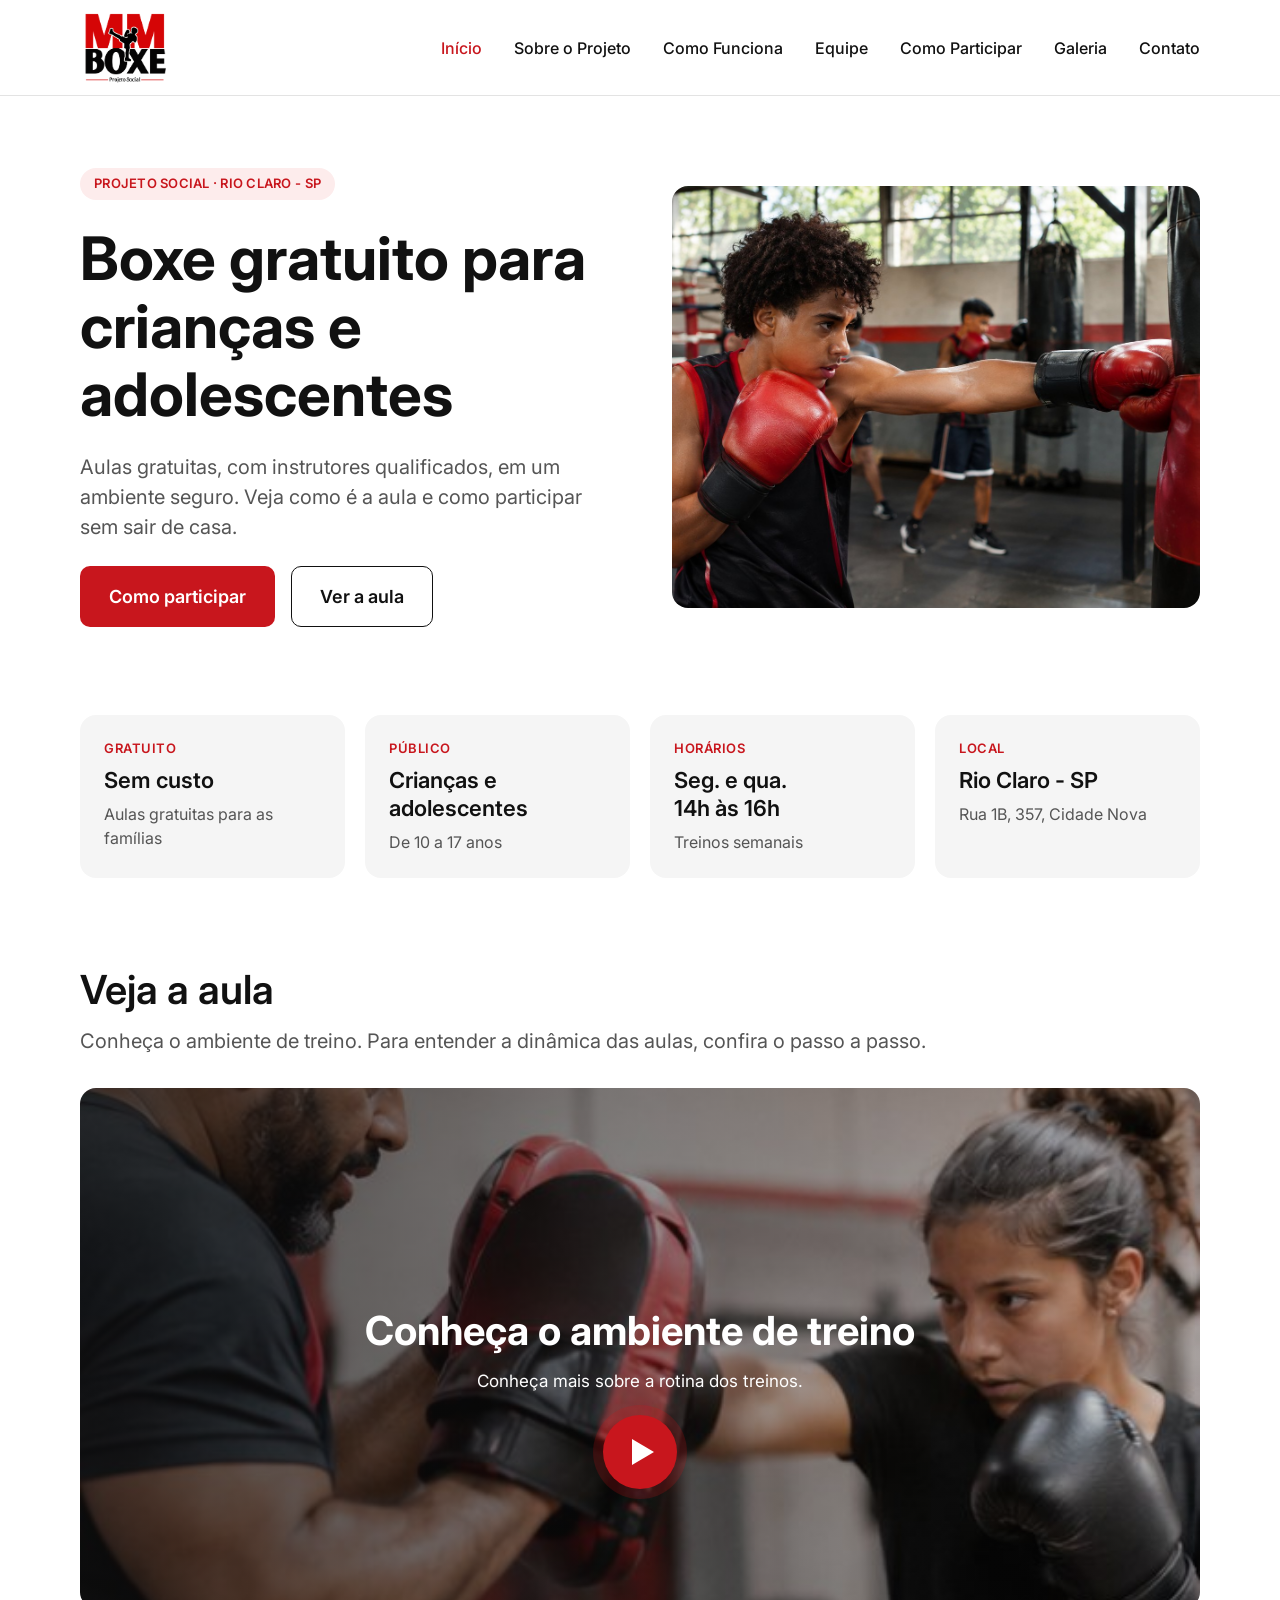
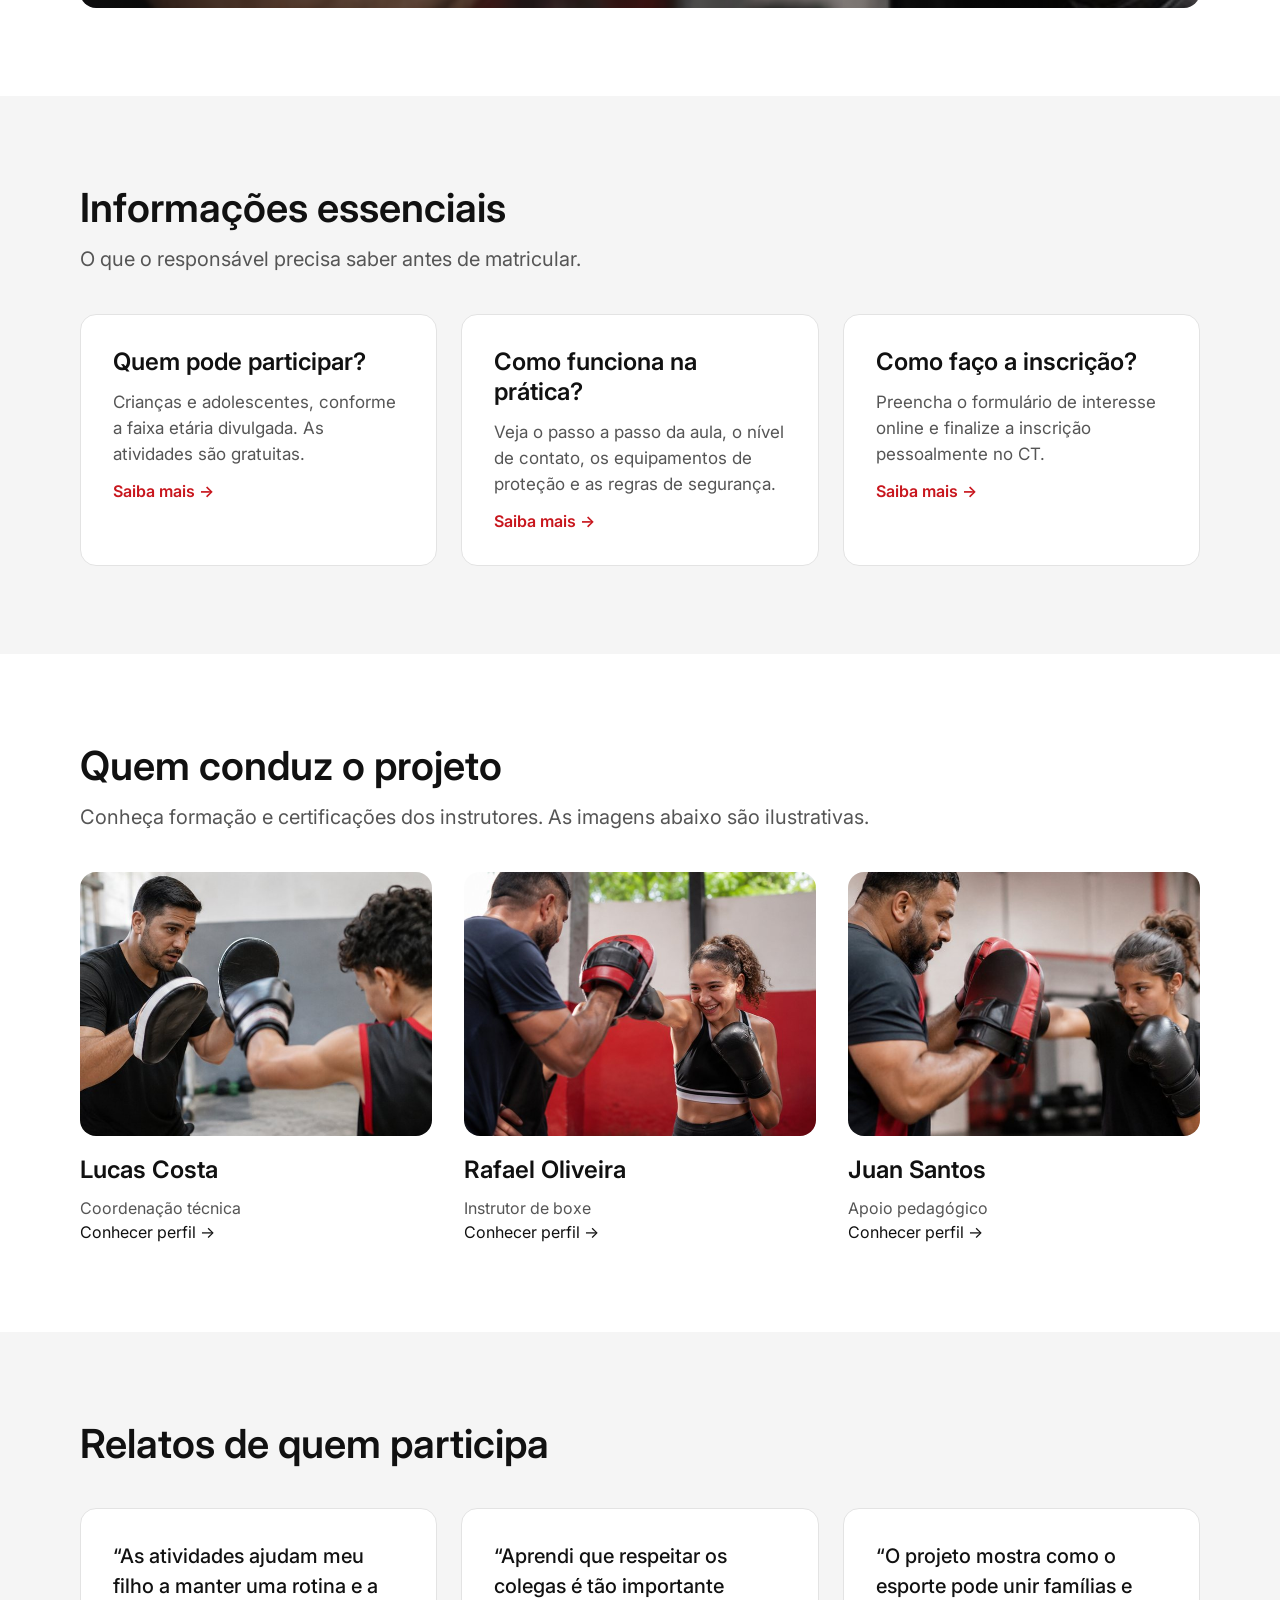
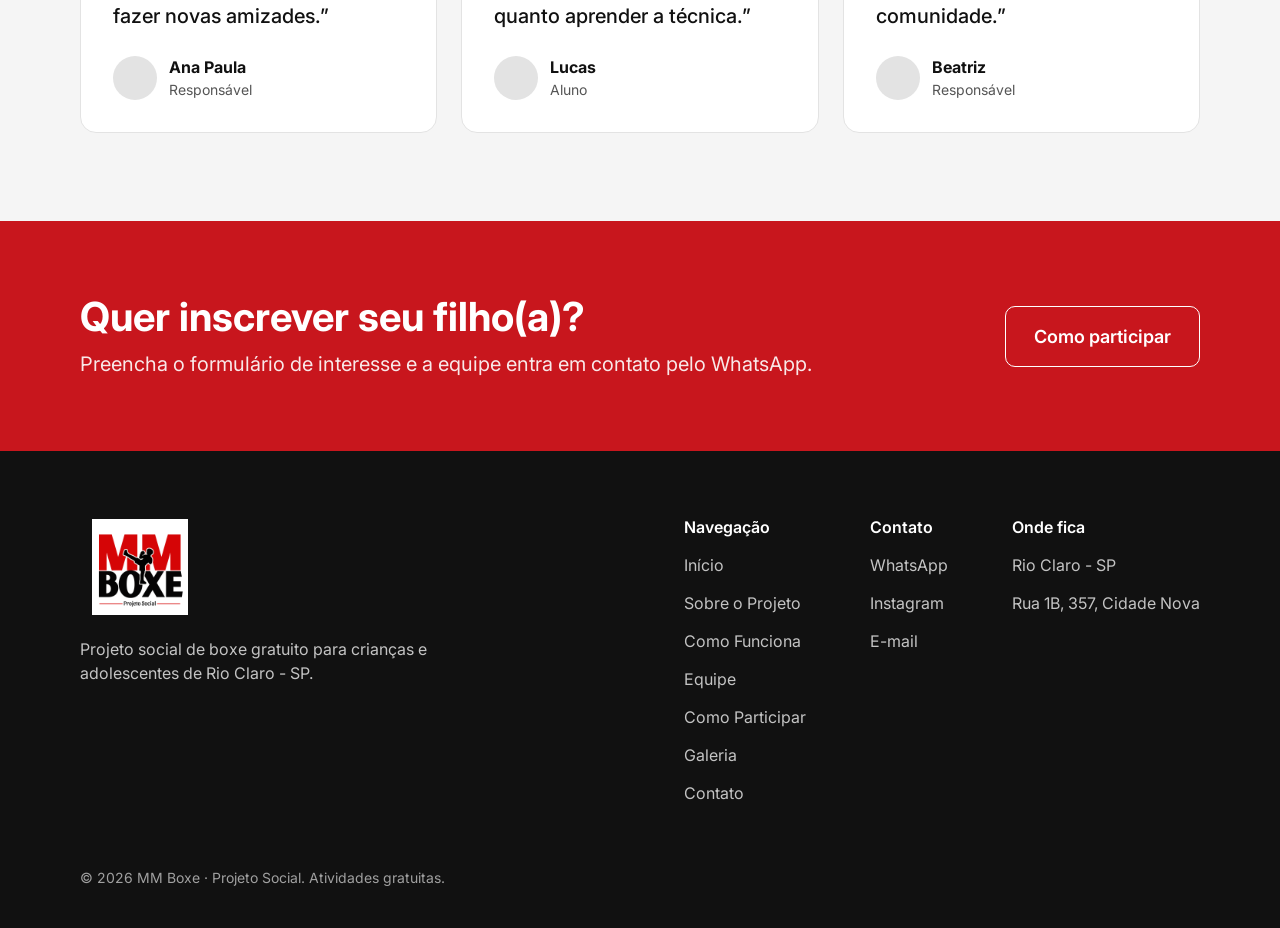
==== index.html @ a2ffd199 "criei o repo" ====
<!DOCTYPE html>
<html lang="pt-BR">
<head>
<meta charset="utf-8"/>
<meta content="width=device-width, initial-scale=1" name="viewport"/>
<title>MM Boxe · Boxe gratuito para crianças e adolescentes</title>
<meta content="Projeto social de boxe gratuito para crianças e adolescentes de Rio Claro - SP." name="description"/>
<link href="https://fonts.googleapis.com" rel="preconnect"/>
<link crossorigin="" href="https://fonts.gstatic.com" rel="preconnect"/>
<link href="https://fonts.googleapis.com/css2?family=Inter:wght@400;500;600;700&amp;display=swap" rel="stylesheet"/>
<link href="styles.css" rel="stylesheet"/>
</head>
<body>
<header class="navbar">
<a class="logo" href="index.html" aria-label="MM Boxe — página inicial"><img class="mm-brand-image" src="logo-mm-boxe.png" alt="MM Boxe" /></a>
<nav aria-label="Principal" class="menu">
<a aria-current="page" href="index.html">Início</a>
<a href="sobre.html">Sobre o Projeto</a>
<a href="como-funciona.html">Como Funciona</a>
<a href="equipe.html">Equipe</a>
<a href="como-participar.html">Como Participar</a>
<a href="galeria.html">Galeria</a>
<a href="contato.html">Contato</a>
</nav>
</header>
<main>
<!-- Design base desta página: Caderno -->
<section class="section" style="padding-top:72px">
<div class="container grid-2 row--center" style="gap:64px">
<div class="stack" style="--gap:24px">
<span class="badge" style="align-self:flex-start">PROJETO SOCIAL · RIO CLARO - SP</span>
<h1 class="title-hero">Boxe gratuito para crianças e adolescentes</h1>
<p class="lead">Aulas gratuitas, com instrutores qualificados, em um ambiente seguro. Veja como é a aula e como participar sem sair de casa.</p>
<div class="btn-group">
<a class="btn btn--primary" href="como-participar.html">Como participar</a>
<a class="btn btn--secondary" href="#aula">Ver a aula</a>
</div>
</div>
<img alt="Imagem ilustrativa de jovem treinando boxe no saco de pancadas" class="photo photo--hero photo--image" decoding="async" fetchpriority="high" loading="eager" src="imagens/treino-principal.jpg"/>
</div>
</section>
<section class="section section--tight-top" style="padding-bottom:0">
<div class="container grid-4">
<div class="info-card"><small>GRATUITO</small><strong>Sem custo</strong><span>Aulas gratuitas para as famílias</span></div>
<div class="info-card"><small>PÚBLICO</small><strong>Crianças e adolescentes</strong><span>De 10 a 17 anos</span></div>
<div class="info-card"><small>HORÁRIOS</small><strong>Seg. e qua. <br> 14h às 16h</strong><span>Treinos semanais</span></div>
<div class="info-card"><small>LOCAL</small><strong>Rio Claro - SP</strong><span>Rua 1B, 357, Cidade Nova</span></div>
</div>
</section>
<section class="section" id="aula">
<div class="container stack" style="--gap:32px">
<div class="stack" style="--gap:12px">
<h2 class="title-lg">Veja a aula</h2>
<p class="lead">Conheça o ambiente de treino. Para entender a dinâmica das aulas, confira o passo a passo.</p>
</div>
<div aria-label="Treinamento de boxe" class="video video--illustration" role="img"><div class="video__message"><strong>Conheça o ambiente de treino</strong><span>Conheça mais sobre a rotina dos treinos.</span><span class="video__play"></span></div></div>
</div>
</section>
<section class="section section--surface">
<div class="container stack" style="--gap:40px">
<div class="stack" style="--gap:12px">
<h2 class="title-lg">Informações essenciais</h2>
<p class="lead">O que o responsável precisa saber antes de matricular.</p>
</div>
<div class="grid-3">
<article class="card">
<h3>Quem pode participar?</h3>
<p>Crianças e adolescentes, conforme a faixa etária divulgada. As atividades são gratuitas.</p>
<a class="more" href="como-participar.html">Saiba mais →</a>
</article>
<article class="card">
<h3>Como funciona na prática?</h3>
<p>Veja o passo a passo da aula, o nível de contato, os equipamentos de proteção e as regras de segurança.</p>
<a class="more" href="como-funciona.html">Saiba mais →</a>
</article>
<article class="card">
<h3>Como faço a inscrição?</h3>
<p>Preencha o formulário de interesse online e finalize a inscrição pessoalmente no CT.</p>
<a class="more" href="como-participar.html">Saiba mais →</a>
</article>
</div>
</div>
</section>
<section class="section">
<div class="container stack" style="--gap:40px">
<div class="stack" style="--gap:12px">
<h2 class="title-lg">Quem conduz o projeto</h2>
<p class="lead">Conheça formação e certificações dos instrutores. As imagens abaixo são ilustrativas.</p>
</div>
<div class="grid-3" style="gap:32px">
<article class="person"><img alt="Orientação durante treino de boxe" class="photo photo--card photo--image" decoding="async" loading="lazy" src="imagens/cena-1-3.jpg"/><h3>Lucas Costa</h3><p>Coordenação técnica</p><a class="more" href="equipe.html#profissional-1">Conhecer perfil →</a></article>
<article class="person"><img alt="Orientação durante treino de boxe" class="photo photo--card photo--image" decoding="async" loading="lazy" src="imagens/cena-2-3.jpg"/><h3>Rafael Oliveira</h3><p>Instrutor de boxe</p><a class="more" href="equipe.html#profissional-2">Conhecer perfil →</a></article>
<article class="person"><img alt="Orientação durante treino de boxe" class="photo photo--card photo--image" decoding="async" loading="lazy" src="imagens/cena-3-3.jpg"/><h3>Juan Santos</h3><p>Apoio pedagógico</p><a class="more" href="equipe.html#profissional-3">Conhecer perfil →</a></article>
</div>
</div>
</section>
<section class="section section--surface">
<div class="container stack" style="--gap:40px">
<h2 class="title-lg">Relatos de quem participa</h2>
<div class="grid-3">
<article class="card quote">
<blockquote>“As atividades ajudam meu filho a manter uma rotina e a fazer novas amizades.”</blockquote>
<div class="author"><span class="author__avatar"></span><div><strong>Ana Paula</strong><span>Responsável</span></div></div>
</article>
<article class="card quote">
<blockquote>“Aprendi que respeitar os colegas é tão importante quanto aprender a técnica.”</blockquote>
<div class="author"><span class="author__avatar"></span><div><strong>Lucas</strong><span>Aluno</span></div></div>
</article>
<article class="card quote">
<blockquote>“O projeto mostra como o esporte pode unir famílias e comunidade.”</blockquote>
<div class="author"><span class="author__avatar"></span><div><strong>Beatriz</strong><span>Responsável</span></div></div>
</article>
</div>
</div>
</section>
<section class="cta">
<div>
<h2>Quer inscrever seu filho(a)?</h2>
<p>Preencha o formulário de interesse e a equipe entra em contato pelo WhatsApp.</p>
</div>
<a class="btn btn--on-brand" href="como-participar.html">Como participar</a>
</section>
</main>
<footer class="footer">
<div class="footer__top">
<div class="footer__brand">
<a class="logo" href="index.html" aria-label="MM Boxe — página inicial"><img class="mm-brand-image" src="logo-mm-boxe-b.png" alt="MM Boxe" /></a>
<p>Projeto social de boxe gratuito para crianças e adolescentes de Rio Claro - SP.</p>
</div>
<div class="footer__cols">
<div>
<h4>Navegação</h4>
<ul>
<li><a href="index.html">Início</a></li>
<li><a href="sobre.html">Sobre o Projeto</a></li>
<li><a href="como-funciona.html">Como Funciona</a></li>
<li><a href="equipe.html">Equipe</a></li>
<li><a href="como-participar.html">Como Participar</a></li>
<li><a href="galeria.html">Galeria</a></li>
<li><a href="contato.html">Contato</a></li>
</ul>
</div>
<div>
<h4>Contato</h4>
<ul><li><a href="contato.html#canais">WhatsApp</a></li><li><a href="contato.html#canais">Instagram</a></li><li><a href="contato.html#canais">E-mail</a></li></ul>
</div>
<div>
<h4>Onde fica</h4>
<ul><li>Rio Claro - SP</li><li>Rua 1B, 357, Cidade Nova</li></ul>
</div>
</div>
</div>
<p class="footer__bottom">© 2026 MM Boxe · Projeto Social. Atividades gratuitas.</p>
</footer>
</body>
</html>
---- styles.css ----
/* MM Boxe - Projeto Social
   Estilos compartilhados por todas as páginas. */

:root {
  --ink: #111111;
  --ink-muted: #555555;
  --brand: #c8161d;
  --brand-soft: #fdecec;
  --surface: #f5f5f5;
  --border: #e3e3e3;
  --white: #ffffff;
  --radius: 16px;
  --radius-sm: 10px;
  --gutter: 80px;
}

*,
*::before,
*::after {
  box-sizing: border-box;
}

body {
  margin: 0;
  font-family: "Inter", system-ui, -apple-system, "Segoe UI", Roboto, sans-serif;
  color: var(--ink);
  background: var(--white);
  line-height: 1.5;
}

h1, h2, h3, p, ul { margin: 0; }
ul { padding: 0; list-style: none; }
a { color: inherit; text-decoration: none; }
img { max-width: 100%; display: block; }

/* ---------- Estrutura ---------- */

.section {
  padding: 88px var(--gutter);
}
.section--surface { background: var(--surface); }
.section--tight-top { padding-top: 0; }
.container { max-width: 1280px; margin: 0 auto; }
.stack { display: flex; flex-direction: column; }
.stack > * + * { margin-top: var(--gap, 16px); }
.row { display: flex; gap: var(--gap, 24px); }
.row--center { align-items: center; }
.grid-3 { display: grid; grid-template-columns: repeat(3, 1fr); gap: 24px; }
.grid-4 { display: grid; grid-template-columns: repeat(4, 1fr); gap: 20px; }
.grid-5 { display: grid; grid-template-columns: repeat(5, 1fr); gap: 20px; }
.grid-2 { display: grid; grid-template-columns: 1fr 1fr; gap: 48px; }

/* ---------- Tipografia ---------- */

.title-xl { font-size: 56px; font-weight: 700; line-height: 64px; }
.title-hero { font-size: 60px; font-weight: 700; line-height: 68px; }
.title-lg { font-size: 40px; font-weight: 600; line-height: 48px; }
.title-md { font-size: 28px; font-weight: 600; line-height: 36px; }
.title-sm { font-size: 24px; font-weight: 600; line-height: 30px; }
.lead { font-size: 20px; line-height: 30px; color: var(--ink-muted); }
.muted { color: var(--ink-muted); }
.brand { color: var(--brand); }

/* ---------- Navbar ---------- */

.navbar {
  display: flex;
  align-items: center;
  justify-content: space-between;
  gap: 24px;
  padding: 0 var(--gutter);
  min-height: 96px;
  background: var(--white);
  border-bottom: 1px solid var(--border);
}

.logo { display: flex; align-items: center; gap: 12px; font-size: 22px; font-weight: 700; }
.logo__mark {
  width: 44px;
  height: 44px;
  display: grid;
  place-items: center;
  background: var(--brand);
  color: var(--white);
  border-radius: var(--radius-sm);
  font-size: 18px;
  font-weight: 700;
}

.menu { display: flex; flex-wrap: wrap; gap: 8px 32px; font-size: 16px; font-weight: 500; }
.menu a:hover { color: var(--brand); }
.menu a[aria-current="page"] { color: var(--brand); }

/* ---------- Botões ---------- */

.btn {
  display: inline-flex;
  align-items: center;
  justify-content: center;
  padding: 16px 28px;
  border-radius: var(--radius-sm);
  border: 1.5px solid transparent;
  font: inherit;
  font-size: 18px;
  font-weight: 600;
  cursor: pointer;
  transition: opacity 0.15s ease;
}
.btn:hover { opacity: 0.88; }
.btn--primary { background: var(--brand); color: var(--white); }
.btn--secondary { background: transparent; color: var(--ink); border-color: var(--ink); }
.btn--on-brand { background: transparent; color: var(--white); border-color: var(--white); }
.btn-group { display: flex; flex-wrap: wrap; gap: 16px; }

/* ---------- Placeholders de foto ---------- */

.photo {
  display: grid;
  place-items: center;
  background: var(--surface);
  border: 1.5px dashed var(--border);
  border-radius: var(--radius);
  color: var(--ink-muted);
  font-size: 16px;
  font-weight: 600;
  text-align: center;
  padding: 16px;
}
.photo--hero { min-height: 480px; }
.photo--wide { min-height: 400px; }
.photo--card { min-height: 320px; }
.photo--thumb { min-height: 170px; }
.photo--gallery { min-height: 300px; }
.photo--square { min-height: 260px; }

/* ---------- Componentes ---------- */

.page-head { background: var(--surface); padding: 72px var(--gutter); }
.page-head .lead { margin-top: 16px; }

.badge {
  display: inline-block;
  padding: 6px 14px;
  background: var(--brand-soft);
  color: var(--brand);
  border-radius: 100px;
  font-size: 13px;
  font-weight: 600;
  letter-spacing: 0.02em;
}
.badge--solid {
  background: var(--brand);
  color: var(--white);
  padding: 14px 20px;
  border-radius: 12px;
  font-size: 18px;
  font-weight: 700;
}

.card {
  background: var(--white);
  border: 1px solid var(--border);
  border-radius: var(--radius);
  padding: 32px;
}
.card--surface { background: var(--surface); border: 0; padding: 24px; }
.card h3 { font-size: 24px; font-weight: 600; line-height: 30px; }
.card p { margin-top: 12px; color: var(--ink-muted); font-size: 17px; line-height: 26px; }
.card .more { display: inline-block; margin-top: 12px; color: var(--brand); font-weight: 600; }

.info-card { background: var(--surface); border-radius: var(--radius); padding: 24px; }
.info-card small { display: block; color: var(--brand); font-size: 13px; font-weight: 600; letter-spacing: 0.04em; }
.info-card strong { display: block; margin-top: 8px; font-size: 22px; font-weight: 600; line-height: 28px; }
.info-card span { display: block; margin-top: 8px; color: var(--ink-muted); }

.video {
  display: flex;
  flex-direction: column;
  align-items: center;
  justify-content: center;
  gap: 16px;
  min-height: 520px;
  background: var(--surface);
  border-radius: var(--radius);
  color: var(--ink-muted);
  font-weight: 600;
}
.video__play {
  width: 96px;
  height: 96px;
  display: grid;
  place-items: center;
  background: var(--brand);
  border-radius: 50%;
  border: 0;
  cursor: pointer;
}
.video__play::before {
  content: "";
  margin-left: 6px;
  border-style: solid;
  border-width: 16px 0 16px 28px;
  border-color: transparent transparent transparent var(--white);
}

.person h3 { margin-top: 16px; font-size: 24px; font-weight: 600; }
.person p { margin-top: 8px; color: var(--ink-muted); }

.quote { display: flex; flex-direction: column; justify-content: space-between; gap: 24px; }
.quote blockquote { margin: 0; font-size: 20px; font-weight: 500; line-height: 30px; }
.author { display: flex; align-items: center; gap: 12px; }
.author__avatar { width: 44px; height: 44px; border-radius: 50%; background: var(--border); }
.author strong { display: block; font-size: 16px; }
.author span { display: block; font-size: 14px; color: var(--ink-muted); }

.cta {
  display: flex;
  align-items: center;
  justify-content: space-between;
  gap: 32px;
  padding: 72px var(--gutter);
  background: var(--brand);
  color: var(--white);
}
.cta h2 { font-size: 40px; font-weight: 700; line-height: 48px; }
.cta p { margin-top: 8px; font-size: 20px; opacity: 0.9; }

.bullets li {
  position: relative;
  padding: 7px 0 7px 22px;
  font-size: 18px;
  line-height: 28px;
}
.bullets li::before {
  content: "";
  position: absolute;
  left: 0;
  top: 18px;
  width: 10px;
  height: 10px;
  border-radius: 50%;
  background: var(--brand);
}

.notice {
  background: var(--brand-soft);
  border-radius: var(--radius);
  padding: 40px;
}
.notice h2 { font-size: 28px; font-weight: 600; color: var(--brand); }
.notice p { margin-top: 12px; font-size: 20px; line-height: 30px; }

.chips { display: flex; flex-wrap: wrap; gap: 12px; }
.chips .badge { font-size: 15px; padding: 8px 16px; }

.step { display: flex; flex-direction: column; gap: 14px; }
.step h3 { font-size: 22px; font-weight: 600; }
.step p { color: var(--ink-muted); font-size: 16px; line-height: 24px; }
.num {
  width: 40px;
  height: 40px;
  flex: none;
  display: grid;
  place-items: center;
  border-radius: 50%;
  background: var(--brand);
  color: var(--white);
  font-size: 18px;
  font-weight: 700;
}

.faq details {
  background: var(--white);
  border: 1px solid var(--border);
  border-radius: 12px;
  padding: 24px;
}
.faq details + details { margin-top: 12px; }
.faq summary {
  display: flex;
  align-items: center;
  justify-content: space-between;
  font-size: 20px;
  font-weight: 500;
  cursor: pointer;
  list-style: none;
}
.faq summary::-webkit-details-marker { display: none; }
.faq summary::after { content: "+"; color: var(--brand); font-size: 28px; line-height: 1; }
.faq details[open] summary::after { content: "-"; }
.faq details p { margin-top: 12px; color: var(--ink-muted); }

.team-row {
  display: grid;
  grid-template-columns: 260px 1fr;
  align-items: center;
  gap: 40px;
  padding: 24px;
  background: var(--white);
  border: 1px solid var(--border);
  border-radius: var(--radius);
}
.team-row + .team-row { margin-top: 24px; }
.team-row h2 { font-size: 28px; font-weight: 600; }
.team-row .role { margin-top: 10px; color: var(--brand); font-size: 18px; font-weight: 600; }
.team-row .label { margin-top: 10px; font-size: 14px; font-weight: 600; color: var(--ink-muted); }
.team-row ul { margin-top: 4px; font-size: 17px; }
.team-row .btn { margin-top: 16px; }

.steps-list li {
  display: flex;
  align-items: center;
  gap: 16px;
  padding: 20px;
  background: var(--surface);
  border-radius: 12px;
  font-size: 20px;
  font-weight: 500;
  line-height: 28px;
}
.steps-list li + li { margin-top: 16px; }

.schedule { display: grid; gap: 8px; }

.form-card {
  display: grid;
  gap: 24px;
  padding: 40px;
  background: var(--white);
  border: 1px solid var(--border);
  border-radius: var(--radius);
}
.form-row { display: grid; grid-template-columns: 1fr 1fr; gap: 24px; }
.field { display: grid; gap: 8px; }
.field label { font-size: 16px; font-weight: 500; }
.field input {
  padding: 14px 16px;
  background: var(--surface);
  border: 1px solid var(--border);
  border-radius: var(--radius-sm);
  font: inherit;
}
.field input:focus { outline: 2px solid var(--brand); outline-offset: 1px; }

.contact-list { display: grid; gap: 24px; }
.contact-list small { display: block; font-size: 14px; font-weight: 600; color: var(--ink-muted); }
.contact-list span { display: block; margin-top: 4px; font-size: 20px; font-weight: 500; }

.gallery { display: grid; grid-template-columns: repeat(3, 1fr); gap: 24px; }

/* ---------- Rodapé ---------- */

.footer { background: var(--ink); color: var(--white); padding: 64px var(--gutter) 40px; }
.footer__top { display: flex; justify-content: space-between; gap: 48px; }
.footer__brand { max-width: 420px; }
.footer__brand p { margin-top: 16px; opacity: 0.75; }
.footer__cols { display: flex; gap: 64px; }
.footer h4 { margin: 0 0 14px; font-size: 16px; font-weight: 600; }
.footer li { margin-bottom: 14px; opacity: 0.75; }
.footer li a:hover { opacity: 1; text-decoration: underline; }
.footer__bottom { margin-top: 48px; font-size: 14px; opacity: 0.6; }

/* ---------- Responsivo ---------- */

@media (max-width: 1100px) {
  :root { --gutter: 40px; }
  .title-xl { font-size: 44px; line-height: 52px; }
  .title-hero { font-size: 48px; line-height: 56px; }
  .grid-5 { grid-template-columns: repeat(3, 1fr); }
  .grid-4 { grid-template-columns: repeat(2, 1fr); }
}

@media (max-width: 800px) {
  :root { --gutter: 20px; }
  .section { padding-top: 56px; padding-bottom: 56px; }
  .navbar { flex-direction: column; align-items: flex-start; padding-top: 20px; padding-bottom: 20px; }
  .menu { gap: 8px 20px; font-size: 15px; }
  .row, .cta, .footer__top, .footer__cols { flex-direction: column; }
  .grid-2, .grid-3, .grid-4, .grid-5, .gallery, .form-row, .team-row { grid-template-columns: 1fr; }
  .cta { align-items: flex-start; }
  .title-xl, .title-hero { font-size: 36px; line-height: 44px; }
  .title-lg, .cta h2 { font-size: 30px; line-height: 38px; }
  .photo--hero, .photo--wide, .video { min-height: 260px; }
  .footer__cols { gap: 32px; }
}


/* Fotos integradas: arquivos locais, cortes responsivos e carregamento leve. */
.photo--image { display:block; width:100%; height:auto; padding:0; border:0; object-fit:cover; object-position:center; background:#e9e9e9; }
.photo--hero { aspect-ratio: 5 / 4; min-height:0; }
.photo--wide { aspect-ratio: 5 / 3; min-height:0; }
.photo--card { aspect-ratio: 4 / 3; min-height:0; }
.photo--thumb { aspect-ratio: 4 / 3; min-height:0; }
.photo--gallery { aspect-ratio: 4 / 3; min-height:0; }
.photo--square { aspect-ratio: 1 / 1; min-height:0; }
.video--illustration { position:relative; background:linear-gradient(90deg,rgba(15,15,15,.72),rgba(15,15,15,.18)),url('imagens/cena-3-3.jpg') center/cover; color:white; text-align:center; padding:36px; }
.video__message { display:grid; gap:8px; max-width:600px; }
.video__message strong { font-size:clamp(24px,4vw,40px); }
.video__message span { font-size:17px; font-weight:400; }
.location-visual { position:relative; border-radius:var(--radius); overflow:hidden; background:#222; min-height:230px; }
.location-visual img { width:100%; height:230px; object-fit:cover; filter:brightness(.55); }
.location-visual > div { position:absolute; inset:auto 0 0; padding:25px; color:white; display:grid; gap:5px; }
.location-visual strong { font-size:24px; }
.location-visual span { font-size:14px; }
@media(max-width:700px) { .photo--hero {aspect-ratio:4/3;} .photo--wide {aspect-ratio: 4/3;} .video--illustration {min-height:280px;} }

/* Estilos complementares */


.form-message{font-weight:600;color:#186432;}
.gallery-link{display:block;min-width:0;overflow:hidden;border-radius:16px;}
.gallery-link img{width:100%;transition:transform .2s ease;}
.gallery-link:hover img{transform:scale(1.035);}
.team-row{scroll-margin-top:20px;}
#canais{scroll-margin-top:24px;}


.video__play{
  width:74px;
  height:74px;
  display:grid;
  place-items:center;
  background:var(--brand);
  border-radius:50%;
  position:absolute;
  inset:70% auto auto 50%;
  transform:translate(-50%,-50%);
  box-shadow:0 0 0 10px rgba(216,16,24,.20);
}

.video__play::before{
  content:"";
  margin-left:5px;
  border-style:solid;
  border-width:13px 0 13px 22px;
  border-color:transparent transparent transparent var(--white);
}

.video__play-label{
  font-size:18px;
  font-weight:600;
  color:var(--white);
  white-space:nowrap;
}

@media(max-width:700px){
  .video__fake-player{padding:10px 16px 10px 10px; gap:12px;}
  .video__play{width:62px; height:62px; box-shadow:0 0 0 8px rgba(216,16,24,.18);}
  .video__play::before{border-width:11px 0 11px 18px;}
  .video__play-label{font-size:16px;}
}

/* Identidade visual MM Boxe: cabeçalho e rodapé */
.navbar > a.logo, .footer__brand > a.logo {
  display: inline-flex; align-items: center; justify-content: center;
  flex: 0 0 auto; text-decoration: none; line-height: 1;
 border-radius: 5px; padding: 4px;
}
.navbar > a.logo .mm-brand-image { width: 82px; height: 72px; display: block; object-fit: contain; }
.footer__brand > a.logo .mm-brand-image { width: 112px; height: 96px; display: block; object-fit: contain; }
@media (max-width: 640px) {
  .navbar > a.logo .mm-brand-image { width: 68px; height: 60px; }
  .footer__brand > a.logo .mm-brand-image { width: 96px; height: 82px; }
}
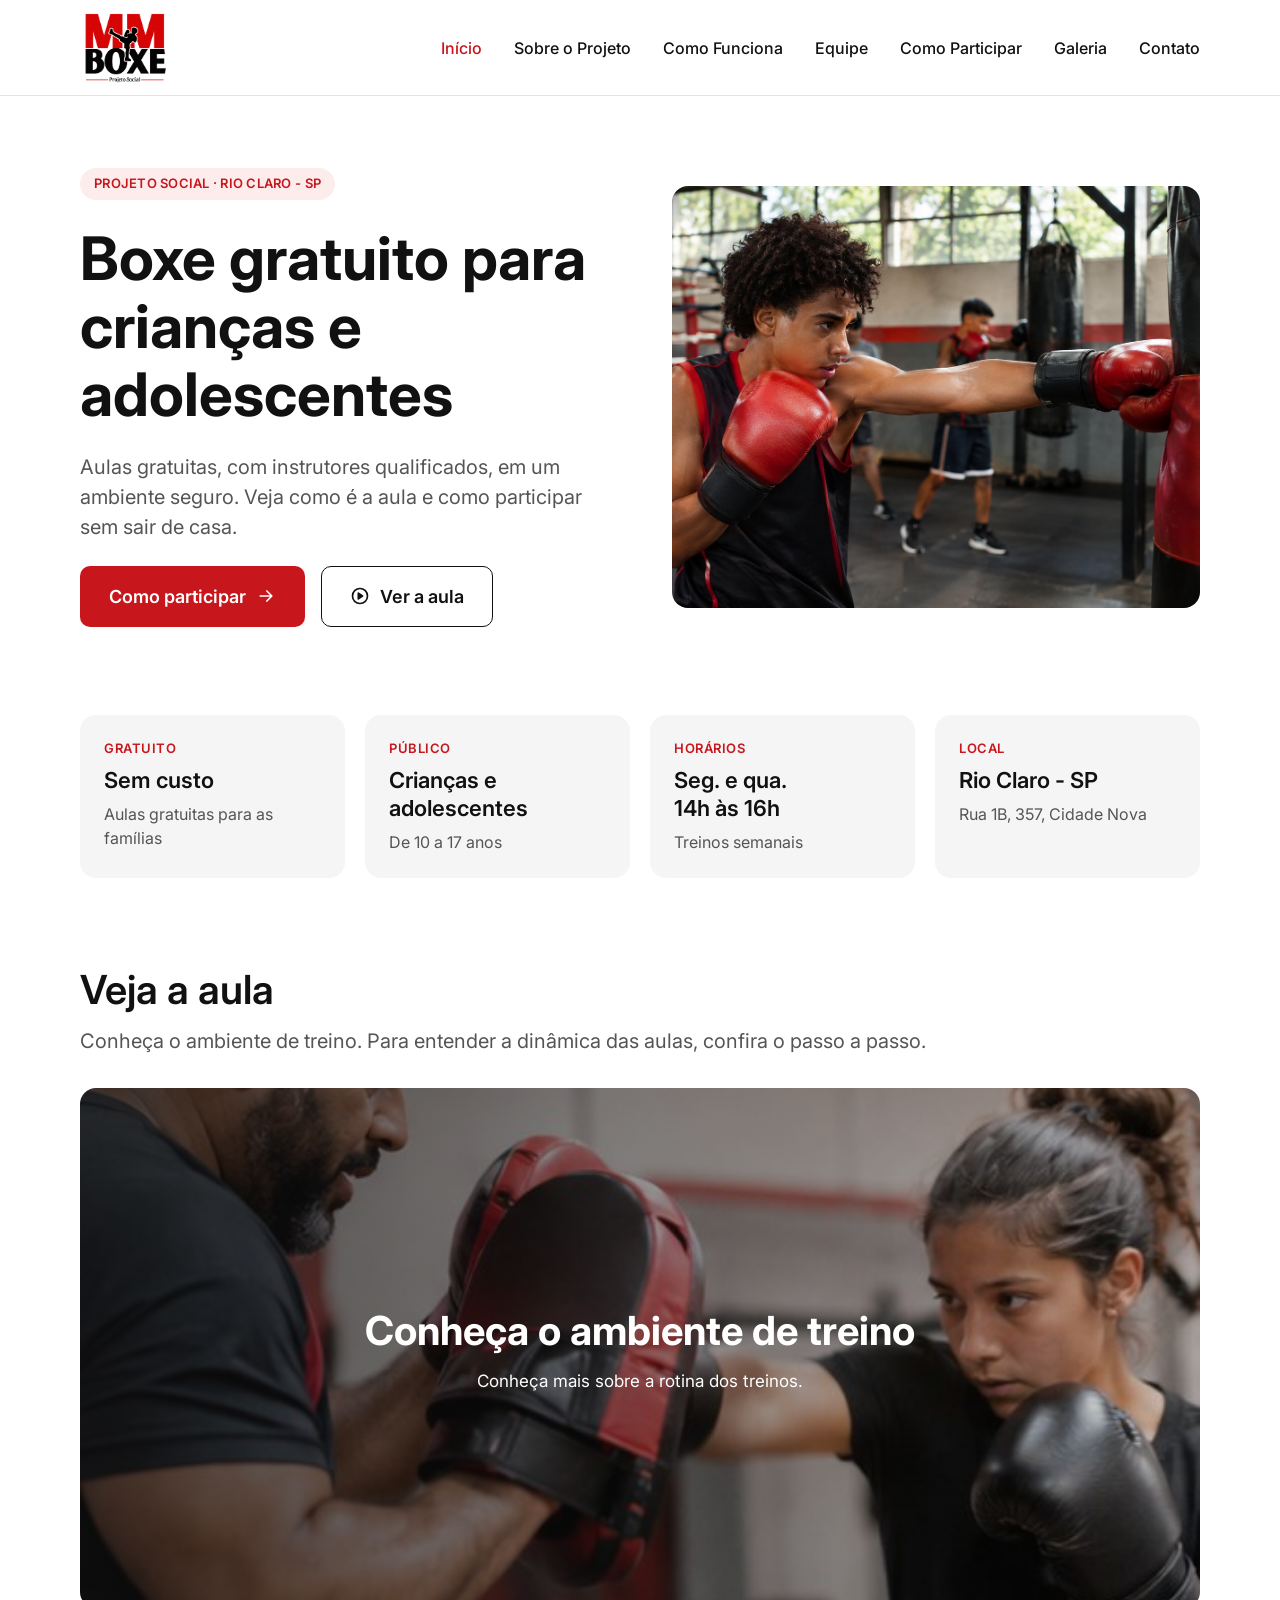
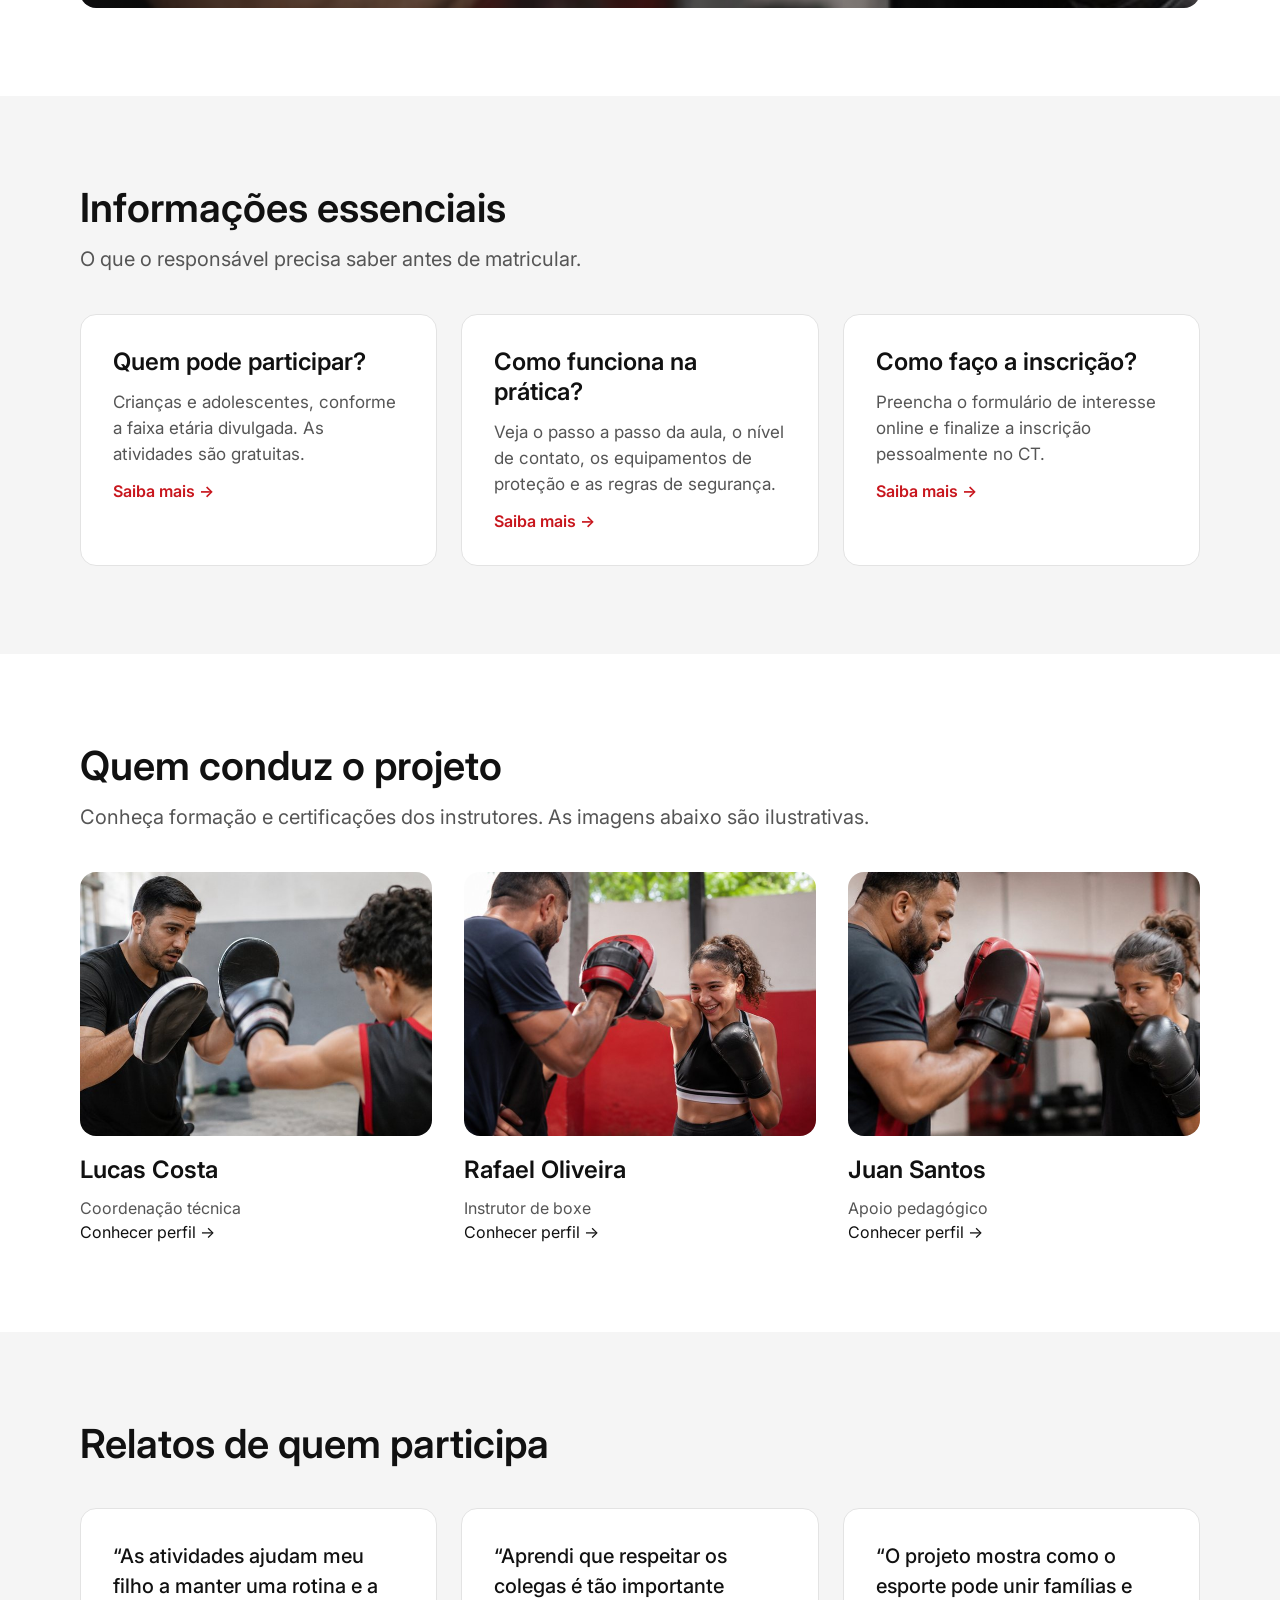
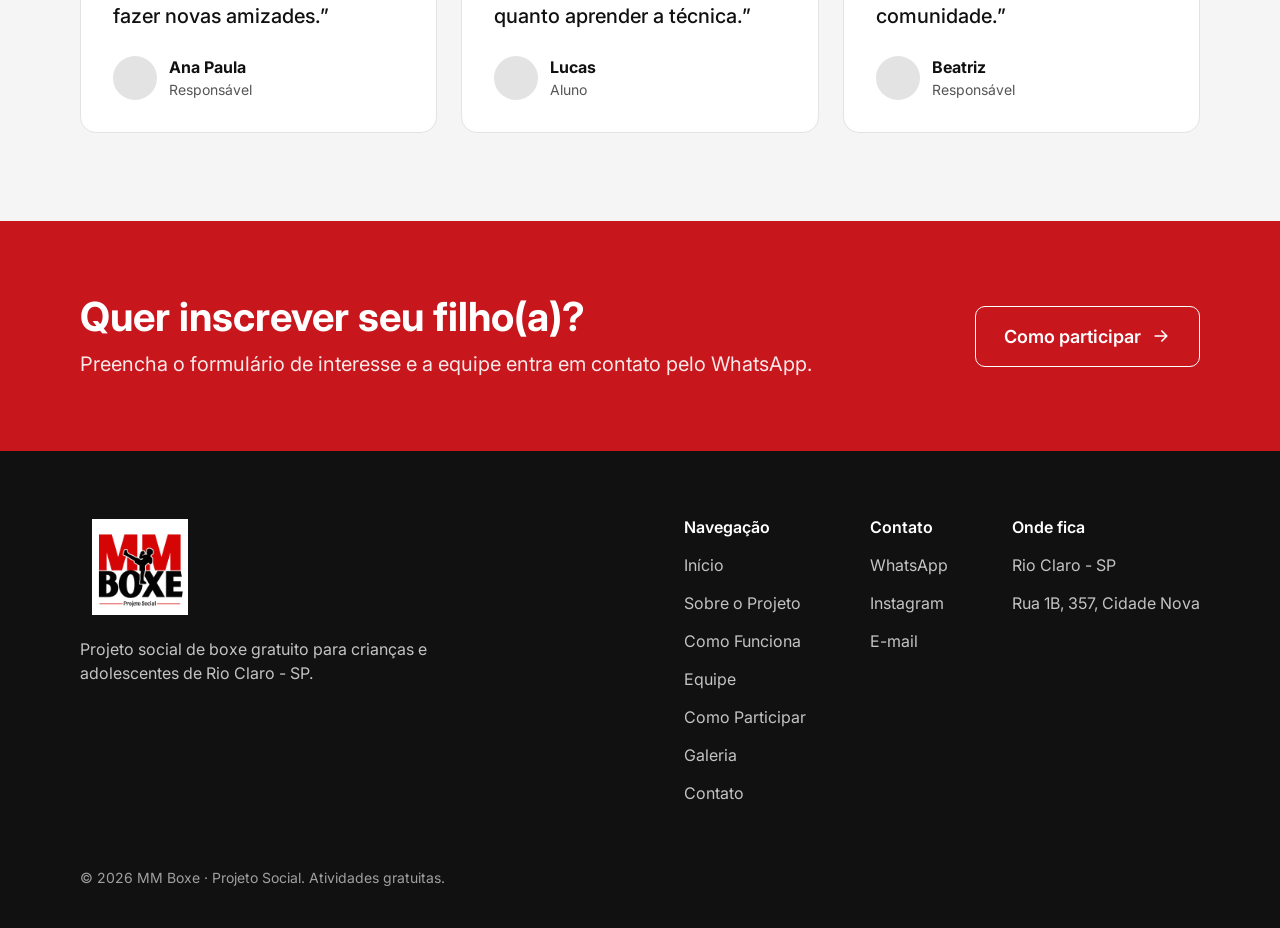
==== commit 11e319e5: "correcao dos erros apontados pelo outro time" ====
--- a/index.html
+++ b/index.html
@@ -13,7 +13,8 @@
 <body>
 <header class="navbar">
 <a class="logo" href="index.html" aria-label="MM Boxe — página inicial"><img class="mm-brand-image" src="logo-mm-boxe.png" alt="MM Boxe" /></a>
-<nav aria-label="Principal" class="menu">
+<button type="button" class="menu-toggle" aria-expanded="false" aria-controls="menu-principal" aria-label="Abrir menu"><svg aria-hidden="true" viewBox="0 0 24 24" fill="none" stroke="currentColor" stroke-width="2" stroke-linecap="round" stroke-linejoin="round" class="icon-open"><path d="M4 7h16M4 12h16M4 17h16"/></svg><svg aria-hidden="true" viewBox="0 0 24 24" fill="none" stroke="currentColor" stroke-width="2" stroke-linecap="round" stroke-linejoin="round" class="icon-close"><path d="M6 6l12 12M18 6 6 18"/></svg></button>
+<nav aria-label="Principal" class="menu" id="menu-principal">
 <a aria-current="page" href="index.html">Início</a>
 <a href="sobre.html">Sobre o Projeto</a>
 <a href="como-funciona.html">Como Funciona</a>
@@ -32,8 +33,8 @@
 <h1 class="title-hero">Boxe gratuito para crianças e adolescentes</h1>
 <p class="lead">Aulas gratuitas, com instrutores qualificados, em um ambiente seguro. Veja como é a aula e como participar sem sair de casa.</p>
 <div class="btn-group">
-<a class="btn btn--primary" href="como-participar.html">Como participar</a>
-<a class="btn btn--secondary" href="#aula">Ver a aula</a>
+<a class="btn btn--primary" href="como-participar.html">Como participar<svg aria-hidden="true" viewBox="0 0 24 24" fill="none" stroke="currentColor" stroke-width="2" stroke-linecap="round" stroke-linejoin="round"><path d="M5 12h14M13 6l6 6-6 6"/></svg></a>
+<a class="btn btn--secondary" href="#aula"><svg aria-hidden="true" viewBox="0 0 24 24" fill="none" stroke="currentColor" stroke-width="2" stroke-linecap="round" stroke-linejoin="round"><circle cx="12" cy="12" r="9"/><path d="m10 8.5 5 3.5-5 3.5z" fill="currentColor"/></svg>Ver a aula</a>
 </div>
 </div>
 <img alt="Imagem ilustrativa de jovem treinando boxe no saco de pancadas" class="photo photo--hero photo--image" decoding="async" fetchpriority="high" loading="eager" src="imagens/treino-principal.jpg"/>
@@ -53,7 +54,7 @@
 <h2 class="title-lg">Veja a aula</h2>
 <p class="lead">Conheça o ambiente de treino. Para entender a dinâmica das aulas, confira o passo a passo.</p>
 </div>
-<div aria-label="Treinamento de boxe" class="video video--illustration" role="img"><div class="video__message"><strong>Conheça o ambiente de treino</strong><span>Conheça mais sobre a rotina dos treinos.</span><span class="video__play"></span></div></div>
+<div aria-label="Treinamento de boxe" class="video video--illustration" role="img"><div class="video__message"><strong>Conheça o ambiente de treino</strong><span>Conheça mais sobre a rotina dos treinos.</span></div></div>
 </div>
 </section>
 <section class="section section--surface">
@@ -118,7 +119,7 @@
 <h2>Quer inscrever seu filho(a)?</h2>
 <p>Preencha o formulário de interesse e a equipe entra em contato pelo WhatsApp.</p>
 </div>
-<a class="btn btn--on-brand" href="como-participar.html">Como participar</a>
+<a class="btn btn--on-brand" href="como-participar.html">Como participar<svg aria-hidden="true" viewBox="0 0 24 24" fill="none" stroke="currentColor" stroke-width="2" stroke-linecap="round" stroke-linejoin="round"><path d="M5 12h14M13 6l6 6-6 6"/></svg></a>
 </section>
 </main>
 <footer class="footer">
@@ -152,5 +153,6 @@
 </div>
 <p class="footer__bottom">© 2026 MM Boxe · Projeto Social. Atividades gratuitas.</p>
 </footer>
+<script defer src="site.js"></script>
 </body>
 </html>
--- a/styles.css
+++ b/styles.css
@@ -463,3 +463,90 @@
   .footer__brand > a.logo .mm-brand-image { width: 96px; height: 82px; }
 }
 
+
+/* ---------- Menu hambúrguer ---------- */
+.menu-toggle {
+  display: none;
+  width: 48px;
+  height: 48px;
+  padding: 0;
+  align-items: center;
+  justify-content: center;
+  background: transparent;
+  border: 1.5px solid var(--ink);
+  border-radius: var(--radius-sm);
+  color: var(--ink);
+  cursor: pointer;
+}
+.menu-toggle svg { width: 26px; height: 26px; }
+.menu-toggle .icon-close { display: none; }
+.menu-toggle[aria-expanded="true"] .icon-open { display: none; }
+.menu-toggle[aria-expanded="true"] .icon-close { display: block; }
+.menu-toggle:focus-visible, .btn:focus-visible, .lightbox__btn:focus-visible { outline: 3px solid var(--brand); outline-offset: 2px; }
+
+@media (max-width: 800px) {
+  .navbar { flex-direction: row; flex-wrap: wrap; align-items: center; justify-content: space-between; }
+  .menu-toggle { display: inline-flex; }
+  .menu { display: none; flex-direction: column; flex-basis: 100%; gap: 0; padding-top: 12px; }
+  .menu.is-open { display: flex; }
+  .menu a { padding: 14px 4px; border-top: 1px solid var(--border); font-size: 17px; }
+}
+
+/* ---------- Ícones em botões ---------- */
+.btn { gap: 10px; }
+.btn svg { width: 20px; height: 20px; flex: none; }
+
+/* ---------- Formulário: obrigatórios e erros inline ---------- */
+.req { color: var(--brand); font-weight: 700; }
+.form-legend { font-size: 15px; color: var(--ink-muted); }
+.field input[aria-invalid="true"] { border-color: var(--brand); border-width: 2px; background: var(--brand-soft); }
+.field-error { min-height: 0; color: var(--brand); font-size: 14px; font-weight: 600; }
+.field-error:empty { display: none; }
+.field-hint { font-size: 14px; color: var(--ink-muted); }
+.form-message a { text-decoration: underline; }
+
+/* ---------- Documentos e FAQ ---------- */
+.docs-card h3 { font-size: 24px; font-weight: 600; line-height: 30px; }
+.docs-card .bullets { margin-top: 8px; }
+.docs-card .bullets li { font-size: 17px; line-height: 26px; }
+.docs-card .bullets li::before { top: 16px; }
+
+/* ---------- Lightbox ---------- */
+.no-scroll { overflow: hidden; }
+.lightbox {
+  position: fixed;
+  inset: 0;
+  z-index: 100;
+  display: flex;
+  align-items: center;
+  justify-content: center;
+  gap: 16px;
+  padding: 24px;
+  background: rgba(0, 0, 0, 0.88);
+}
+.lightbox[hidden] { display: none; }
+.lightbox__figure { margin: 0; max-width: min(1000px, 100%); text-align: center; color: var(--white); }
+.lightbox__img { max-height: 78vh; width: auto; margin: 0 auto; border-radius: var(--radius-sm); }
+.lightbox__caption { margin-top: 12px; font-size: 15px; }
+.lightbox__btn {
+  flex: none;
+  width: 52px;
+  height: 52px;
+  display: grid;
+  place-items: center;
+  background: rgba(255, 255, 255, 0.14);
+  color: var(--white);
+  border: 1.5px solid rgba(255, 255, 255, 0.5);
+  border-radius: 50%;
+  font-size: 34px;
+  line-height: 1;
+  cursor: pointer;
+}
+.lightbox__btn:hover { background: rgba(255, 255, 255, 0.28); }
+.lightbox__close { position: absolute; top: 16px; right: 16px; }
+@media (max-width: 700px) {
+  .lightbox { flex-wrap: wrap; align-content: center; }
+  .lightbox__figure { order: 0; flex-basis: 100%; }
+  .lightbox__prev { order: 1; }
+  .lightbox__next { order: 2; }
+}
